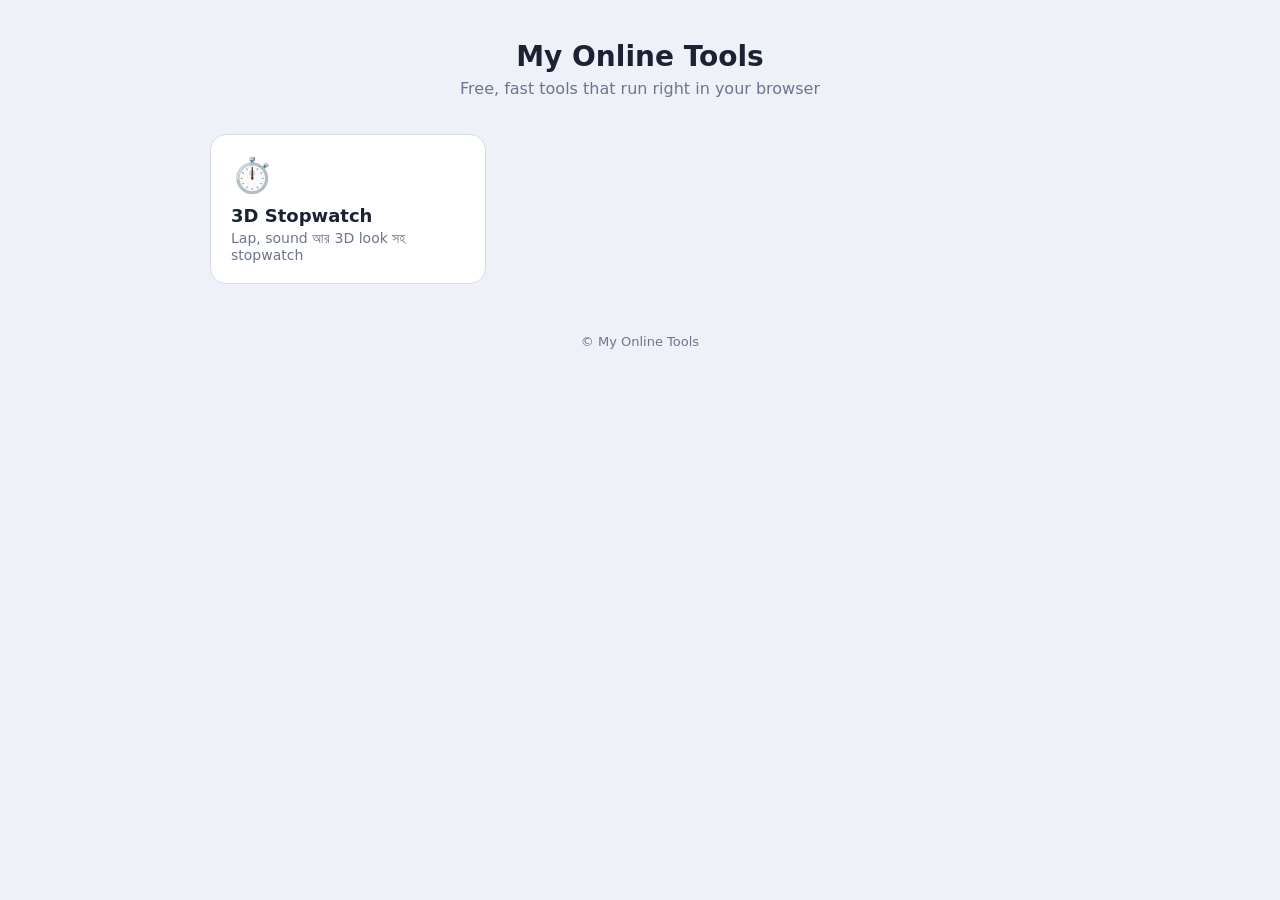
==== index.html @ af5b956b "Rename index(1).html to index.html" ====
<!DOCTYPE html>
<html lang="en">
<head>
<meta charset="utf-8">
<meta name="viewport" content="width=device-width, initial-scale=1">
<title>My Online Tools</title>
<link rel="stylesheet" href="style.css">
</head>
<body>
<header>
  <h1>My Online Tools</h1>
  <p>Free, fast tools that run right in your browser</p>
</header>
<main class="grid">
  <!-- Notun tool add korte: ei card-ta copy kore href, icon, naam, description bodlao -->
  <a class="card" href="stopwatch.html">
    <div class="icon">⏱️</div>
    <h2>3D Stopwatch</h2>
    <p>Lap, sound আর 3D look সহ stopwatch</p>
  </a>
</main>
<footer>© My Online Tools</footer>
</body>
</html>
---- style.css ----
:root{--bg:#eef1f7;--fg:#1b2233;--card:#fff;--line:#d5dbea;--accent:#2f6bff;--muted:#6b7590}
@media (prefers-color-scheme:dark){:root{--bg:#0f1320;--fg:#e8ecf8;--card:#1a2036;--line:#2c3558;--accent:#5b8dff;--muted:#8f9ab8}}
*{box-sizing:border-box}
body{margin:0;background:var(--bg);color:var(--fg);font-family:system-ui,-apple-system,"Segoe UI",sans-serif}
header{padding:40px 20px 16px;text-align:center}
header h1{margin:0 0 6px;font-size:28px}
header p{margin:0;color:var(--muted)}
.grid{max-width:900px;margin:0 auto;padding:20px;display:grid;grid-template-columns:repeat(auto-fill,minmax(220px,1fr));gap:16px}
.card{display:block;background:var(--card);border:1px solid var(--line);border-radius:16px;padding:20px;color:inherit;text-decoration:none;transition:transform .15s,box-shadow .15s}
.card:hover{transform:translateY(-4px);box-shadow:0 10px 24px rgba(0,0,0,.15)}
.card .icon{font-size:34px}
.card h2{margin:10px 0 4px;font-size:18px}
.card p{margin:0;font-size:14px;color:var(--muted)}
footer{text-align:center;padding:30px;color:var(--muted);font-size:13px}
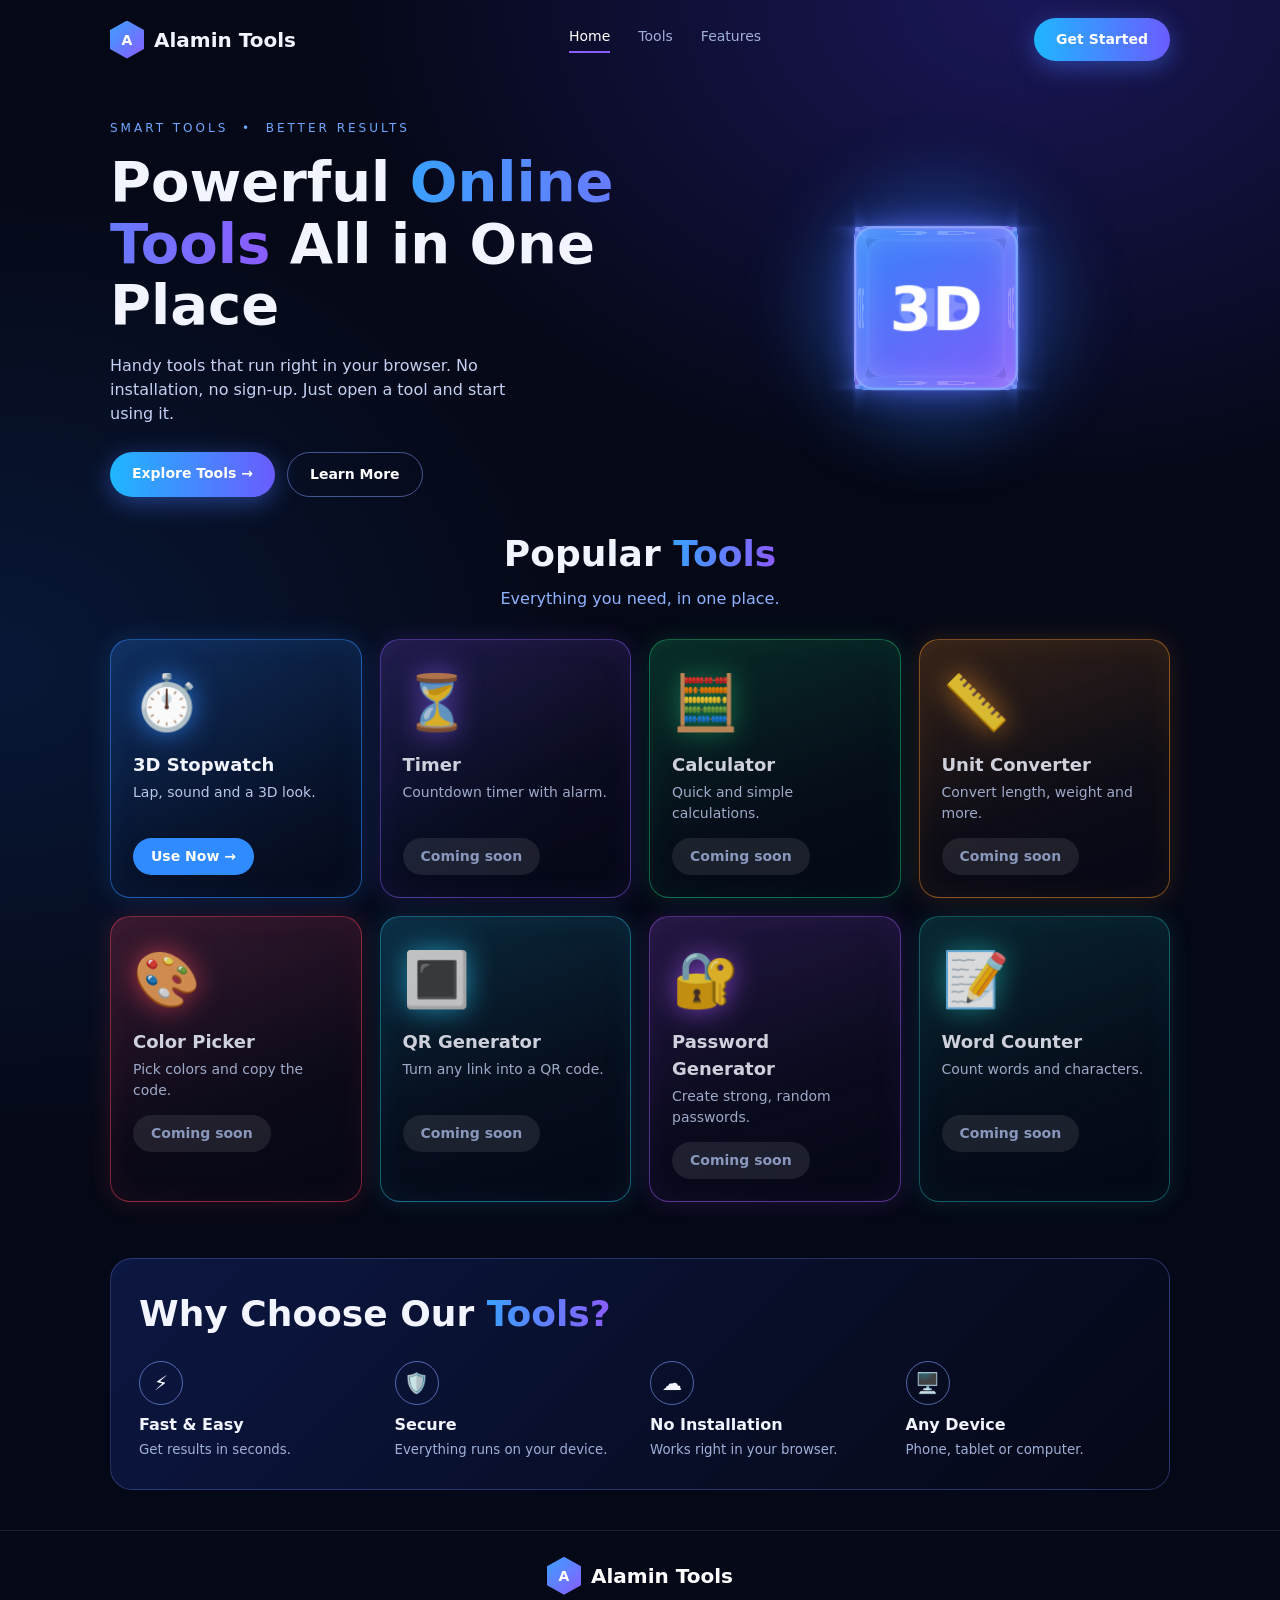
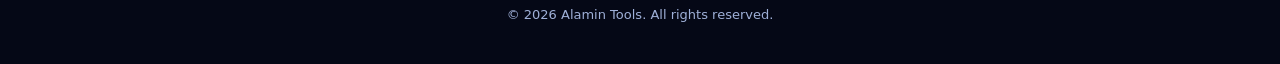
==== commit 21f77006: "Rename index(2).html to index.html" ====
--- a/index.html
+++ b/index.html
@@ -3,22 +3,109 @@
 <head>
 <meta charset="utf-8">
 <meta name="viewport" content="width=device-width, initial-scale=1">
-<title>My Online Tools</title>
-<link rel="stylesheet" href="style.css">
+<title>Alamin Tools - Powerful Online Tools</title>
+<style>
+:root{--bg:#050816;--fg:#f2f5ff;--muted:#9fb0d8;--blue:#2f8bff;--violet:#8b5cff}
+*{box-sizing:border-box;margin:0}
+html{scroll-behavior:smooth}
+body{background:var(--bg);color:var(--fg);font-family:system-ui,-apple-system,"Segoe UI",sans-serif;line-height:1.5;overflow-x:hidden;
+background-image:radial-gradient(700px 500px at 80% 0,rgba(80,60,255,.28),transparent),radial-gradient(600px 500px at 0 40%,rgba(30,120,255,.14),transparent)}
+a{color:inherit;text-decoration:none}
+.wrap{max-width:1100px;margin:0 auto;padding:0 20px}
+header{display:flex;align-items:center;justify-content:space-between;padding:18px 0}
+.logo{display:flex;align-items:center;gap:10px;font-weight:700;font-size:20px}
+.logo i{width:34px;height:38px;background:linear-gradient(135deg,#3aa0ff,#8b5cff);clip-path:polygon(50% 0,100% 25%,100% 75%,50% 100%,0 75%,0 25%);display:grid;place-items:center;font:800 14px system-ui;color:#fff;font-style:normal}
+nav{display:flex;gap:28px;font-size:14px;color:var(--muted)}
+nav a:first-child{color:#fff;border-bottom:2px solid var(--violet);padding-bottom:4px}
+.btn{display:inline-block;padding:11px 22px;border-radius:999px;font-weight:600;font-size:14px;background:linear-gradient(90deg,#1fb6ff,#6a5cff);color:#fff;box-shadow:0 6px 24px rgba(70,120,255,.45)}
+.btn.ghost{background:transparent;border:1px solid rgba(130,160,255,.5);box-shadow:none}
+.hero{display:grid;grid-template-columns:1.1fr .9fr;align-items:center;gap:20px;padding:40px 0 30px}
+.eyebrow{letter-spacing:.25em;font-size:12px;color:#6fa8ff;margin-bottom:14px}
+h1{font-size:clamp(34px,6vw,56px);line-height:1.1}
+h1 span,h2 span{background:linear-gradient(90deg,#3aa0ff,#8b5cff);-webkit-background-clip:text;background-clip:text;color:transparent}
+.hero p{color:#c5d1f2;margin:18px 0 26px;max-width:440px}
+.hero .row{display:flex;gap:12px;flex-wrap:wrap}
+.stage{height:320px;display:grid;place-items:center;perspective:900px;position:relative}
+.stage:before{content:"";position:absolute;width:300px;height:300px;border-radius:50%;background:radial-gradient(circle,rgba(110,80,255,.55),rgba(30,140,255,.25) 50%,transparent 70%);filter:blur(30px)}
+.cube{position:relative;width:150px;height:150px;transform-style:preserve-3d;animation:spin 14s linear infinite}
+.cube b{position:absolute;inset:0;display:grid;place-items:center;font:800 56px system-ui;color:#fff;border:2px solid rgba(160,190,255,.7);border-radius:18px;background:linear-gradient(135deg,rgba(47,139,255,.8),rgba(139,92,255,.8));box-shadow:inset 0 0 30px rgba(255,255,255,.25),0 0 30px rgba(90,120,255,.6)}
+.cube b:nth-child(1){transform:translateZ(75px)}
+.cube b:nth-child(2){transform:rotateY(180deg) translateZ(75px)}
+.cube b:nth-child(3){transform:rotateY(90deg) translateZ(75px)}
+.cube b:nth-child(4){transform:rotateY(-90deg) translateZ(75px)}
+.cube b:nth-child(5){transform:rotateX(90deg) translateZ(75px)}
+.cube b:nth-child(6){transform:rotateX(-90deg) translateZ(75px)}
+@keyframes spin{from{transform:rotateX(-22deg) rotateY(0)}to{transform:rotateX(-22deg) rotateY(360deg)}}
+@media (prefers-reduced-motion:reduce){.cube{animation:none;transform:rotateX(-22deg) rotateY(30deg)}}
+h2{text-align:center;font-size:clamp(26px,4vw,36px)}
+.sub{text-align:center;color:#8fb4ff;margin:6px 0 28px}
+.grid{display:grid;grid-template-columns:repeat(auto-fill,minmax(230px,1fr));gap:18px}
+.card{--c:47,139,255;position:relative;padding:22px;border-radius:20px;border:1px solid rgba(var(--c),.55);background:linear-gradient(160deg,rgba(var(--c),.22),rgba(var(--c),.04) 60%,rgba(5,8,22,.6));box-shadow:0 0 24px rgba(var(--c),.18),inset 0 0 30px rgba(var(--c),.08);transition:transform .2s,box-shadow .2s}
+.card:hover{transform:translateY(-6px);box-shadow:0 0 34px rgba(var(--c),.4)}
+.card .ic{font-size:54px;margin-bottom:8px;filter:drop-shadow(0 0 14px rgba(var(--c),.8))}
+.card h3{font-size:18px;margin-bottom:4px}
+.card p{font-size:14px;color:#b9c6e8;min-height:42px;margin-bottom:14px}
+.card .go{display:inline-block;padding:8px 18px;border-radius:999px;font-size:14px;font-weight:600;background:rgb(var(--c));color:#fff}
+.card.soon .go{background:rgba(255,255,255,.1);color:#9fb0d8}
+.card.soon{opacity:.85}
+.why{margin:56px 0 40px;padding:28px;border-radius:22px;border:1px solid rgba(110,140,255,.3);background:linear-gradient(135deg,rgba(20,40,110,.5),rgba(5,8,22,.6))}
+.why h2{text-align:left;margin-bottom:20px}
+.feats{display:grid;grid-template-columns:repeat(auto-fit,minmax(180px,1fr));gap:20px}
+.feats .e{width:44px;height:44px;border-radius:50%;border:1px solid rgba(130,160,255,.6);display:grid;place-items:center;font-size:20px;margin-bottom:8px}
+.feats b{display:block}
+.feats small{color:var(--muted)}
+footer{border-top:1px solid rgba(130,160,255,.15);padding:26px 0 40px;text-align:center;color:var(--muted);font-size:13px}
+footer .logo{justify-content:center;margin-bottom:10px;color:#fff}
+@media (max-width:760px){nav{display:none}.hero{grid-template-columns:1fr}.stage{height:260px;order:-1}.cube{transform-origin:center}}
+</style>
 </head>
 <body>
-<header>
-  <h1>My Online Tools</h1>
-  <p>Free, fast tools that run right in your browser</p>
-</header>
-<main class="grid">
-  <!-- Notun tool add korte: ei card-ta copy kore href, icon, naam, description bodlao -->
-  <a class="card" href="stopwatch.html">
-    <div class="icon">⏱️</div>
-    <h2>3D Stopwatch</h2>
-    <p>Lap, sound আর 3D look সহ stopwatch</p>
-  </a>
-</main>
-<footer>© My Online Tools</footer>
+<div class="wrap">
+  <header>
+    <a class="logo" href="#"><i>A</i> Alamin Tools</a>
+    <nav><a href="#">Home</a><a href="#tools">Tools</a><a href="#features">Features</a></nav>
+    <a class="btn" href="#tools">Get Started</a>
+  </header>
+
+  <section class="hero">
+    <div>
+      <div class="eyebrow">SMART TOOLS &nbsp;•&nbsp; BETTER RESULTS</div>
+      <h1>Powerful <span>Online Tools</span> All in One Place</h1>
+      <p>Handy tools that run right in your browser. No installation, no sign-up. Just open a tool and start using it.</p>
+      <div class="row"><a class="btn" href="#tools">Explore Tools →</a><a class="btn ghost" href="#features">Learn More</a></div>
+    </div>
+    <div class="stage"><div class="cube"><b>3D</b><b>3D</b><b>3D</b><b>3D</b><b>3D</b><b>3D</b></div></div>
+  </section>
+
+  <section id="tools">
+    <h2>Popular <span>Tools</span></h2>
+    <div class="sub">Everything you need, in one place.</div>
+    <div class="grid">
+      <!-- Notun tool: ei card copy kore href, icon, naam, description bodlao. "soon" class soriye <a> banao -->
+      <a class="card" href="stopwatch.html"><div class="ic">⏱️</div><h3>3D Stopwatch</h3><p>Lap, sound and a 3D look.</p><span class="go">Use Now →</span></a>
+      <div class="card soon" style="--c:139,92,255"><div class="ic">⏳</div><h3>Timer</h3><p>Countdown timer with alarm.</p><span class="go">Coming soon</span></div>
+      <div class="card soon" style="--c:30,200,120"><div class="ic">🧮</div><h3>Calculator</h3><p>Quick and simple calculations.</p><span class="go">Coming soon</span></div>
+      <div class="card soon" style="--c:255,150,40"><div class="ic">📏</div><h3>Unit Converter</h3><p>Convert length, weight and more.</p><span class="go">Coming soon</span></div>
+      <div class="card soon" style="--c:255,70,90"><div class="ic">🎨</div><h3>Color Picker</h3><p>Pick colors and copy the code.</p><span class="go">Coming soon</span></div>
+      <div class="card soon" style="--c:40,190,230"><div class="ic">🔳</div><h3>QR Generator</h3><p>Turn any link into a QR code.</p><span class="go">Coming soon</span></div>
+      <div class="card soon" style="--c:170,90,255"><div class="ic">🔐</div><h3>Password Generator</h3><p>Create strong, random passwords.</p><span class="go">Coming soon</span></div>
+      <div class="card soon" style="--c:30,170,170"><div class="ic">📝</div><h3>Word Counter</h3><p>Count words and characters.</p><span class="go">Coming soon</span></div>
+    </div>
+  </section>
+
+  <section class="why" id="features">
+    <h2>Why Choose Our <span>Tools?</span></h2>
+    <div class="feats">
+      <div><div class="e">⚡</div><b>Fast &amp; Easy</b><small>Get results in seconds.</small></div>
+      <div><div class="e">🛡️</div><b>Secure</b><small>Everything runs on your device.</small></div>
+      <div><div class="e">☁️</div><b>No Installation</b><small>Works right in your browser.</small></div>
+      <div><div class="e">🖥️</div><b>Any Device</b><small>Phone, tablet or computer.</small></div>
+    </div>
+  </section>
+</div>
+<footer>
+  <div class="logo"><i>A</i> Alamin Tools</div>
+  © 2026 Alamin Tools. All rights reserved.
+</footer>
 </body>
 </html>
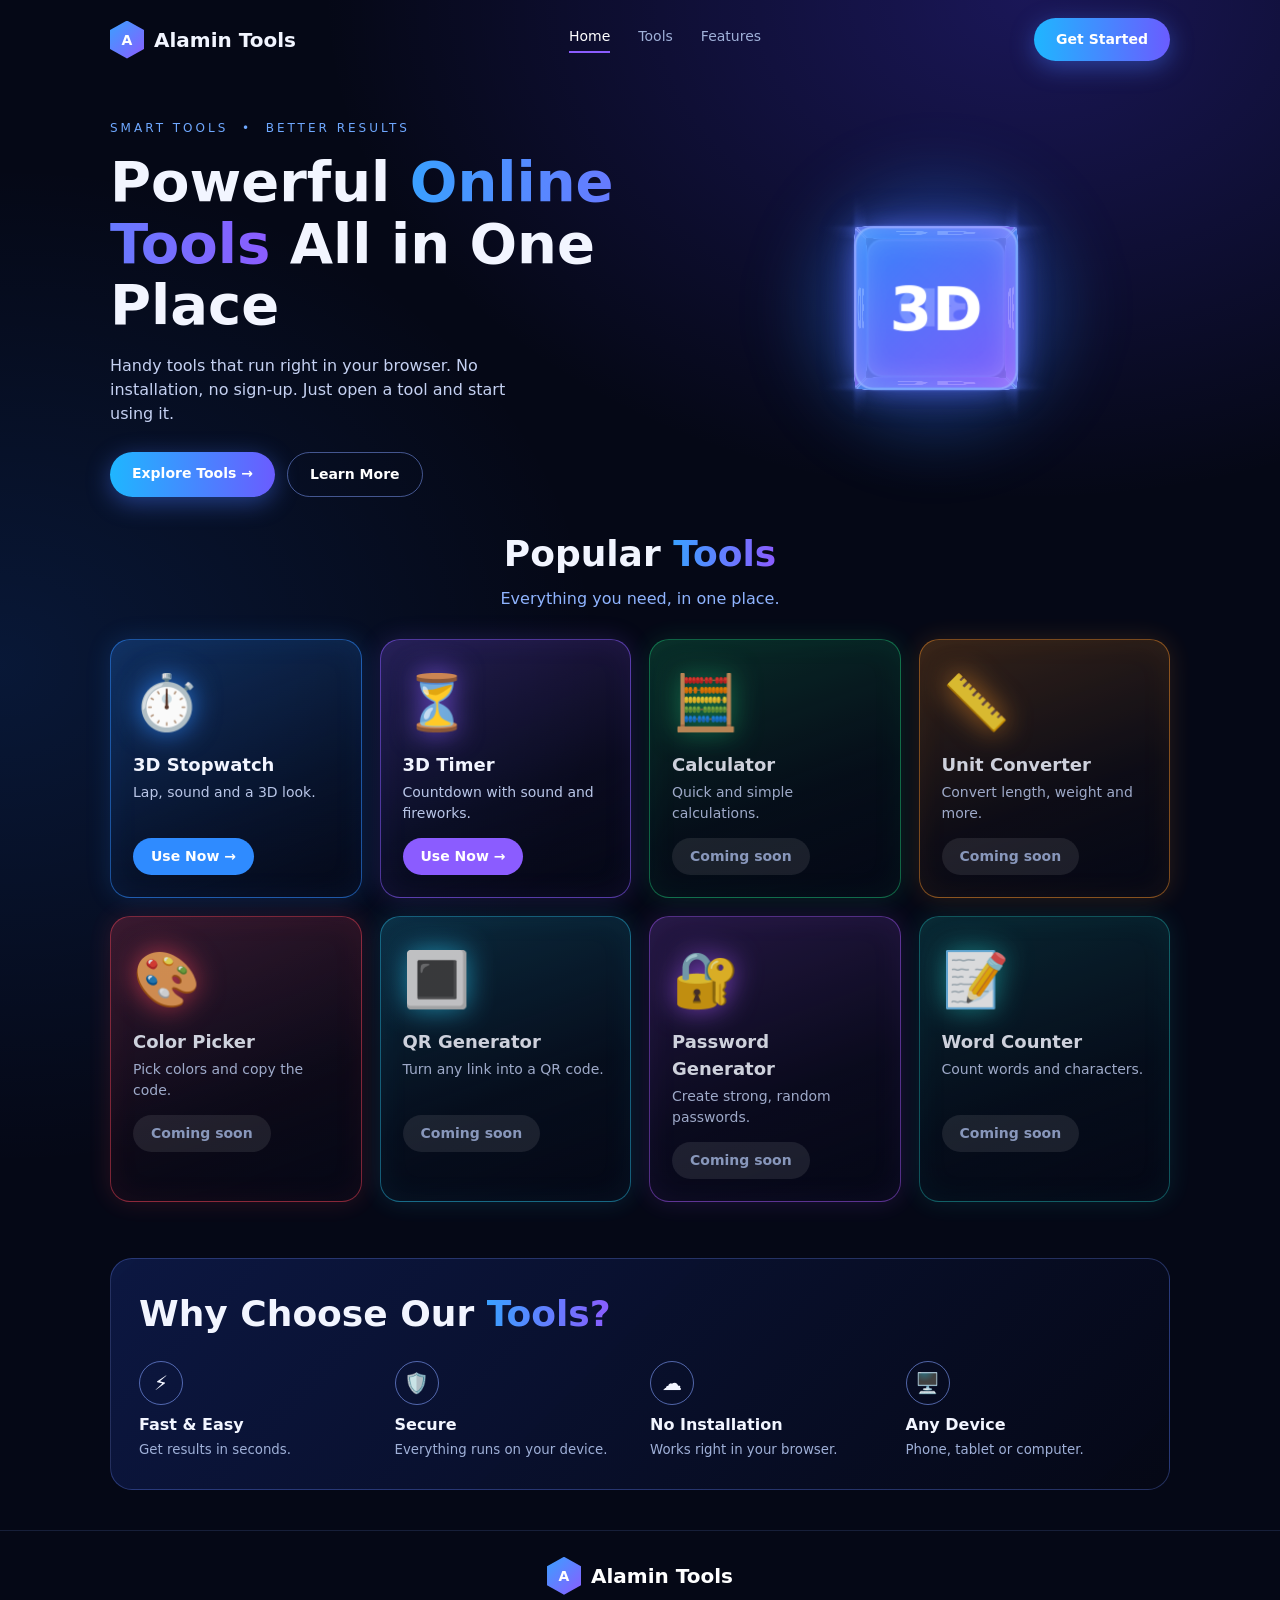
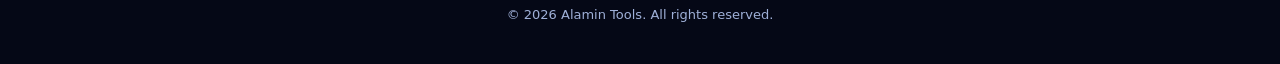
==== commit 69158876: "Rename index(3).html to index.html" ====
--- a/index.html
+++ b/index.html
@@ -80,17 +80,7 @@
   <section id="tools">
     <h2>Popular <span>Tools</span></h2>
     <div class="sub">Everything you need, in one place.</div>
-    <div class="grid">
-      <!-- Notun tool: ei card copy kore href, icon, naam, description bodlao. "soon" class soriye <a> banao -->
-      <a class="card" href="stopwatch.html"><div class="ic">⏱️</div><h3>3D Stopwatch</h3><p>Lap, sound and a 3D look.</p><span class="go">Use Now →</span></a>
-      <div class="card soon" style="--c:139,92,255"><div class="ic">⏳</div><h3>Timer</h3><p>Countdown timer with alarm.</p><span class="go">Coming soon</span></div>
-      <div class="card soon" style="--c:30,200,120"><div class="ic">🧮</div><h3>Calculator</h3><p>Quick and simple calculations.</p><span class="go">Coming soon</span></div>
-      <div class="card soon" style="--c:255,150,40"><div class="ic">📏</div><h3>Unit Converter</h3><p>Convert length, weight and more.</p><span class="go">Coming soon</span></div>
-      <div class="card soon" style="--c:255,70,90"><div class="ic">🎨</div><h3>Color Picker</h3><p>Pick colors and copy the code.</p><span class="go">Coming soon</span></div>
-      <div class="card soon" style="--c:40,190,230"><div class="ic">🔳</div><h3>QR Generator</h3><p>Turn any link into a QR code.</p><span class="go">Coming soon</span></div>
-      <div class="card soon" style="--c:170,90,255"><div class="ic">🔐</div><h3>Password Generator</h3><p>Create strong, random passwords.</p><span class="go">Coming soon</span></div>
-      <div class="card soon" style="--c:30,170,170"><div class="ic">📝</div><h3>Word Counter</h3><p>Count words and characters.</p><span class="go">Coming soon</span></div>
-    </div>
+    <div class="grid" id="grid"></div>
   </section>
 
   <section class="why" id="features">
@@ -107,5 +97,22 @@
   <div class="logo"><i>A</i> Alamin Tools</div>
   © 2026 Alamin Tools. All rights reserved.
 </footer>
+<script src="tools.js"></script>
+<script>
+(function(){
+  var g=document.getElementById('grid'),T=window.TOOLS||[];
+  if(!T.length){g.textContent='Tools list could not be loaded.';return}
+  T.forEach(function(t){
+    var live=!!t.url,el=document.createElement(live?'a':'div');
+    el.className='card'+(live?'':' soon');el.style.setProperty('--c',t.color||'47,139,255');
+    if(live)el.href=t.url;
+    var ic=document.createElement('div');ic.className='ic';ic.textContent=t.icon||'🛠️';
+    var h=document.createElement('h3');h.textContent=t.name;
+    var p=document.createElement('p');p.textContent=t.desc||'';
+    var b=document.createElement('span');b.className='go';b.textContent=live?'Use Now →':'Coming soon';
+    el.append(ic,h,p,b);g.appendChild(el);
+  });
+})();
+</script>
 </body>
 </html>
